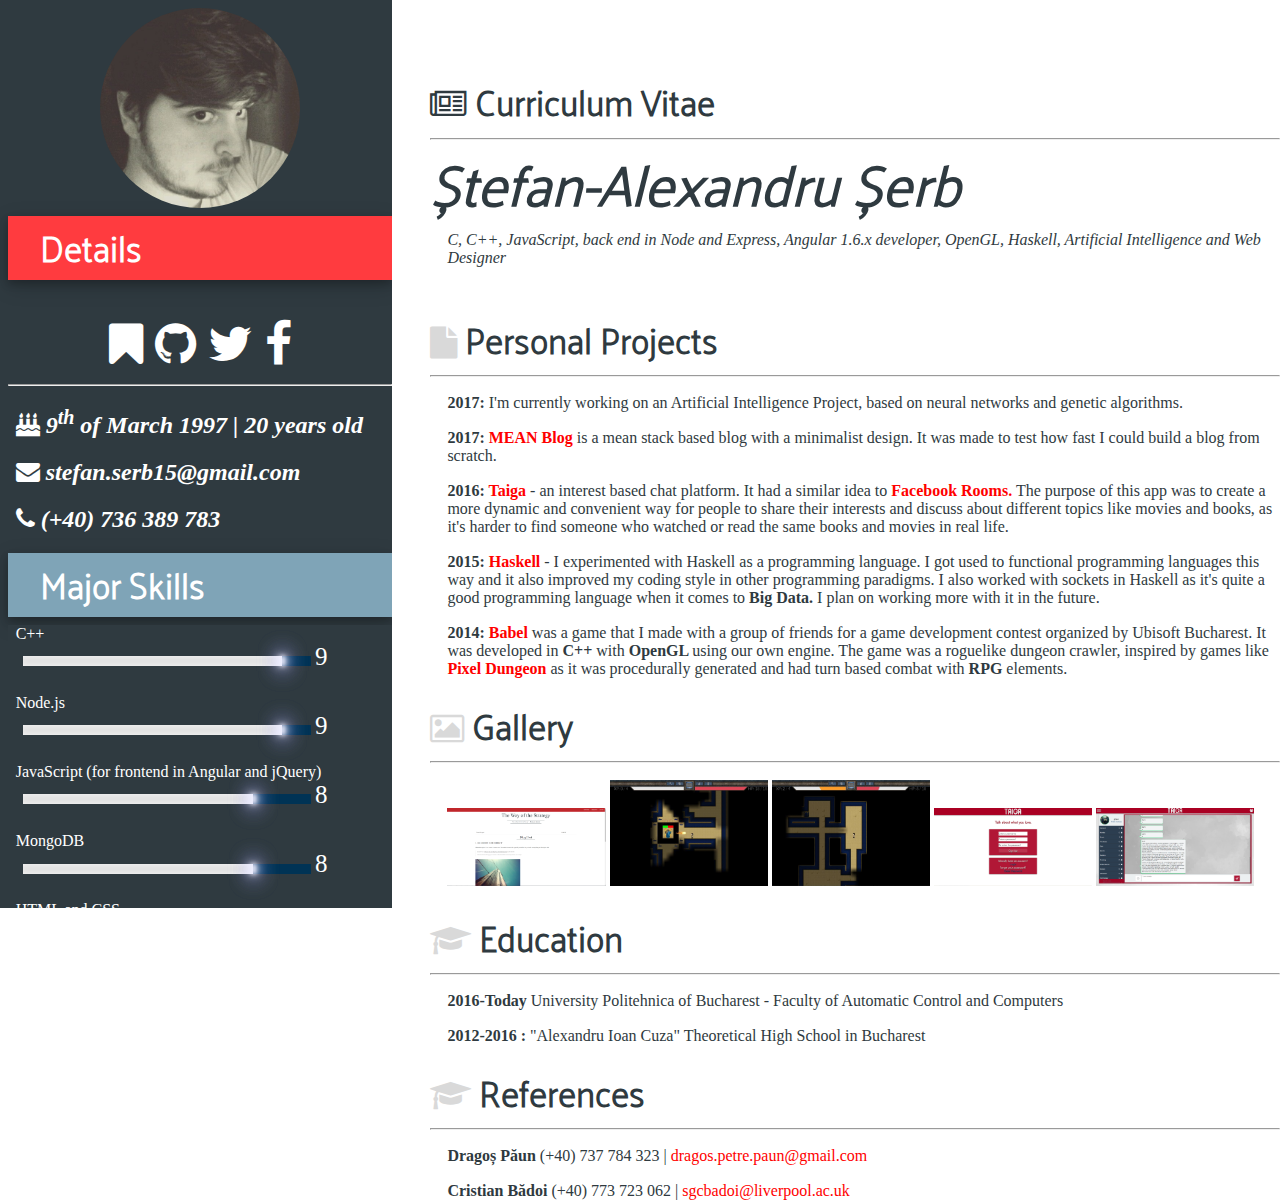
==== index.html @ 584b626a "dada" ====
<!DOCTYPE html>
<html>
<head>
	<title> Ștefan-Alexandru Șerb </title>


	<script src="https://ajax.googleapis.com/ajax/libs/jquery/2.1.3/jquery.min.js"></script>
	<link rel="stylesheet" href="https://cdnjs.cloudflare.com/ajax/libs/font-awesome/4.7.0/css/font-awesome.min.css">
	<link rel="stylesheet" type="text/css" href="style.css">
</head>
<body id="style-scroll2">


	<div class="leftpanel" id="style-scroll"> 


		<div class="circleBase"></div>

		<div class="divline title red"> Details </div>


		<div class="title"> 
			<h2 align="center" style="margin-bottom: 3%"> 
				<a href="https://g0lem.github.io/"> <i class="fa fa-bookmark" aria-hidden="true"></i></a> 
				<a href="https://github.com/g0lem"> <i class="fa fa-github" aria-hidden="true"></i></a> 
				<a href="https://twitter.com/the_g0lem"> <i class="fa fa-twitter" aria-hidden="true"></i></a> 
				<a href="https://facebook.com/stefan.serb.35"> <i class="fa fa-facebook" aria-hidden="true"></i></a> 
			</h2>
			<hr style="color: white"> 
		</div>
		 <div class="description">
		 <h2><i class="fa fa-birthday-cake" aria-hidden="true" align="left"> </i> <i align="center"> 9<sup>th</sup> of March 1997 | 20 years old </i> </h2> 
		 </div>
		 <div class="description">
		 <a href="mailto:stefan.serb15@gmail.com">  <h2>  <i class="fa fa-envelope" aria-hidden="true" align="left"></i>  <i align="right">stefan.serb15@gmail.com </i></h2> </a>
		 </div>
		 <div class="description">
		  <h2>  <i class="fa fa-phone" aria-hidden="true" align="left"></i>  <i align="right"> (+40) 736 389 783 </i></h2> 
		 </div>

		<div class="divline title blue"> Major Skills </div>


			<div class='account-bar-wrapper darkbg'>
			  <div class='account-bar'>
			    <div class='account-bar-name description'>C++</div>
			    <div class='xp-bar'>
			      <div class='xp-bar-fill'>
			        <div class='xp-increase-fx'><div class='xp-increase-fx-flicker'><div class='xp-increase-glow1'></div><div class='xp-increase-glow2'></div><div class='xp-increase-glow3'></div></div><div class='xp-increase-glow2'></div></div>
			      </div>
			    </div>
			    <div class='account-bar-next-level'>9</div>
			  </div>
			</div>


			<div class='account-bar-wrapper darkbg'>
			  <div class='account-bar'>
			    <div class='account-bar-name description'>Node.js</div>
			    <div class='xp-bar'>
			      <div class='xp-bar-fill'>
			        <div class='xp-increase-fx'><div class='xp-increase-fx-flicker'><div class='xp-increase-glow1'></div><div class='xp-increase-glow2'></div><div class='xp-increase-glow3'></div></div><div class='xp-increase-glow2'></div></div>
			      </div>
			    </div>
			    <div class='account-bar-next-level'>9</div>
			  </div>
			</div>

			<div class='account-bar-wrapper darkbg'>
			  <div class='account-bar'>
			    <div class='account-bar-name description'>JavaScript (for frontend in Angular and jQuery)</div>
			    <div class='xp-bar'>
			      <div class='xp-bar-fill'>
			        <div class='xp-increase-fx'><div class='xp-increase-fx-flicker'><div class='xp-increase-glow1'></div><div class='xp-increase-glow2'></div><div class='xp-increase-glow3'></div></div><div class='xp-increase-glow2'></div></div>
			      </div>
			    </div>
			    <div class='account-bar-next-level'>8</div>
			  </div>
			</div>


			<div class='account-bar-wrapper darkbg'>
			  <div class='account-bar'>
			    <div class='account-bar-name description'>MongoDB</div>
			    <div class='xp-bar'>
			      <div class='xp-bar-fill'>
			        <div class='xp-increase-fx'><div class='xp-increase-fx-flicker'><div class='xp-increase-glow1'></div><div class='xp-increase-glow2'></div><div class='xp-increase-glow3'></div></div><div class='xp-increase-glow2'></div></div>
			      </div>
			    </div>
			    <div class='account-bar-next-level'>8</div>
			  </div>
			</div>

			<div class='account-bar-wrapper darkbg'>
			  <div class='account-bar'>
			    <div class='account-bar-name description'>HTML and CSS</div>
			    <div class='xp-bar'>
			      <div class='xp-bar-fill'>
			        <div class='xp-increase-fx'><div class='xp-increase-fx-flicker'><div class='xp-increase-glow1'></div><div class='xp-increase-glow2'></div><div class='xp-increase-glow3'></div></div><div class='xp-increase-glow2'></div></div>
			      </div>
			    </div>
			    <div class='account-bar-next-level'>7</div>
			  </div>
			</div>

			<div class='account-bar-wrapper darkbg'>
			  <div class='account-bar'>
			    <div class='account-bar-name description'>Haskell</div>
			    <div class='xp-bar'>
			      <div class='xp-bar-fill'>
			        <div class='xp-increase-fx'><div class='xp-increase-fx-flicker'><div class='xp-increase-glow1'></div><div class='xp-increase-glow2'></div><div class='xp-increase-glow3'></div></div><div class='xp-increase-glow2'></div></div>
			      </div>
			    </div>
			    <div class='account-bar-next-level'>4</div>
			  </div>
			</div>


		<div class="divline title green"> Languages </div>

 
			<div class='account-bar-wrapper darkbg'>
			  <div class='account-bar'>
			    <div class='account-bar-name description'>English</div>
			    <div class='xp-bar'>
			      <div class='xp-bar-fill'>
			        <div class='xp-increase-fx'><div class='xp-increase-fx-flicker'><div class='xp-increase-glow1'></div><div class='xp-increase-glow2'></div><div class='xp-increase-glow3'></div></div><div class='xp-increase-glow2'></div></div>
			      </div>
			    </div>
			    <div class='account-bar-next-level'>9</div>
			  </div>
			</div>


			<div class='account-bar-wrapper darkbg'>
			  <div class='account-bar'>
			    <div class='account-bar-name description'>Romanian</div>
			    <div class='xp-bar'>
			      <div class='xp-bar-fill'>
			        <div class='xp-increase-fx'><div class='xp-increase-fx-flicker'><div class='xp-increase-glow1'></div><div class='xp-increase-glow2'></div><div class='xp-increase-glow3'></div></div><div class='xp-increase-glow2'></div></div>
			      </div>
			    </div>
			    <div class='account-bar-next-level'>9</div>
			  </div>
			</div>



	</div>


	<div class="rightpanel"> 
		<div class="title" > <b> <i class="fa fa-newspaper-o" aria-hidden="true"></i>  Curriculum Vitae </b>  </div>
		<hr style="margin-bottom: 5%">
		<div class="title" style="font-size: 52px; margin-bottom: 3%"> <i> Ștefan-Alexandru Șerb </i> </div>
		<div class="description" style="margin-bottom: 7%; margin-top: 3em"> <i> C, C++, JavaScript, back end in Node and Express, Angular 1.6.x developer, OpenGL, Haskell, Artificial Intelligence and Web Designer </i>  </div>

		<div class="title"> <i class="icon fa fa-file" aria-hidden="true"></i> <b> Personal Projects </b> <hr> </div>

		<div class="description"> <b>2017:</b> I'm currently working on an Artificial Intelligence Project, based on neural networks and genetic algorithms. </div>
		<div class="description"> <b>2017:<a href="https://github.com/g0lem/mean-blog" style="color: red"> MEAN Blog</a></b> is a mean stack based blog with a minimalist design. It was made to test how fast I could build a blog from scratch.</div>
		<div class="description"> <b>2016: <a href="http://taigachat.com" style="color: red"> Taiga</a></b> - an interest based chat platform. It had a similar idea to <a href="https://techcrunch.com/2016/11/11/facebook-messenger-launches-its-public-group-chat-feature-rooms-in-select-markets/" style="color: red"> <b> Facebook Rooms.</b></a> The purpose of this app was to create a more dynamic and convenient way for people to share their interests and discuss about different topics like movies and books, as it's harder to find someone who watched or read the same books and movies in real life.</div>

		<div class="description"> <b>2015: <a href="https://github.com/g0lem/Pacman---Haskell" style="color: red"> Haskell</a></b> - I experimented with Haskell as a programming language. I got used to functional programming languages this way and it also improved my coding style in other programming paradigms. I also worked with sockets in Haskell as it's quite a good programming language when it comes to <b>Big Data.</b> I plan on working more with it in the future. </div>

		<div class="description"> <b>2014: <a href="https://github.com/g0lem/Babel" style="color: red"> Babel</a></b> was a game that I made with a group of friends for a game development contest organized by Ubisoft Bucharest. It was developed in <b> C++ </b> with <b> OpenGL </b> using our own engine. The game was a roguelike dungeon crawler, inspired by games like <b><a href="http://pixeldungeon.watabou.ru/" style="color: red"> Pixel Dungeon</a></b> as it was procedurally generated and had turn based combat with <b>RPG</b> elements. </div>

		<br>


		<div class="title"> <i class="icon fa fa-photo" aria-hidden="true"></i> <b> Gallery </b> <hr></div>

			<div class="description">
				
				<div class="container galleryImage">
				  <img src="mean.png" alt="Avatar" class="image galleryImage">
				  <div class="overlay">
				    <div class="text">MEAN Blog</div>
				  </div>
				</div>
				<div class="container galleryImage">
				  <img src="babel2.jpg" alt="Avatar" class="image galleryImage">
				  <div class="overlay">
				    <div class="text">Babel</div>
				  </div>
				</div>
				<div class="container galleryImage">
				  <img src="babel3.jpg" alt="Avatar" class="image galleryImage">
				  <div class="overlay">
				    <div class="text">Babel</div>
				  </div>
				</div>
				<div class="container galleryImage">
				  <img src="taiga1.png" alt="Avatar" class="image galleryImage">
				  <div class="overlay">
				    <div class="text">Taiga</div>
				  </div>
				</div>
				<div class="container galleryImage">
				  <img src="taiga2.png" alt="Avatar" class="image galleryImage">
				  <div class="overlay">
				    <div class="text">Taiga</div>
				  </div>
				</div>



			</div>

		<br>

		<div class="title"> <i class="icon fa fa-graduation-cap" aria-hidden="true"></i> <b> Education </b> <hr></div>

		<div class="description"> <b>2016-Today</b> University Politehnica of Bucharest -  Faculty of Automatic Control and Computers  </div>

		<div class="description"> <b>2012-2016 :</b> "Alexandru Ioan Cuza" Theoretical High School in Bucharest </div>
		
		<br>

		<div class="title"> <i class="icon fa fa-graduation-cap" aria-hidden="true"></i> <b> References </b> <hr></div>
		<div class="description"> <b>Dragoș Păun</b>  (+40) 737 784 323 | <a href="mailto:dragos.petre.paun@gmail.com" style="color: red">dragos.petre.paun@gmail.com</a></div>
		<div class="description" style="margin-bottom: 4%"> <b>Cristian Bădoi</b> (+40) 773 723 062 | <a href="mailto:sgcbadoi@liverpool.ac.uk" style="color: red">sgcbadoi@liverpool.ac.uk </a></div>
<!-- Trigger/Open The Modal -->

<!-- The Modal -->
<div id="myModal" class="modal">
  <!-- Modal content -->
  <div align="center" class="modal-content">
    <span class="close">&times;</span>

    <img id="preview" src="" class="modal-image"/>
  </div>

</div>
	</div>

<script type="text/javascript">
	

function flicker(){
  $(".xp-increase-fx-flicker").css("opacity", "1");
  $(".xp-increase-fx-flicker").animate({"opacity":Math.random()}, 100, flicker);
}

$(document).ready(function(){
  flicker();
});

$( document ).ready(function(){
  $(".account-bar").each(function(){
  	var elem = $(this);
  elem.find(".xp-increase-fx").css("display","inline-block");
  elem.find(".xp-bar-fill").css("box-shadow",/*"0px 0px 15px #06f,*/ "-5px 0px 10px #fff inset");
  setTimeout(function(){elem.find(".xp-bar-fill").css("-webkit-transition","all 2s ease");
  var value = parseInt(elem.find(".account-bar-next-level").text());
  elem.find(".xp-bar-fill").css("width", value*10 + "%");},100);
  setTimeout(function(){elem.find(".xp-increase-fx").fadeOut(500);elem.find(".xp-bar-fill").css({"-webkit-transition":"all 0.5s ease","box-shadow":""});},2000);
 });
});





// Get the modal
var modal = document.getElementById('myModal');

// Get the button that opens the modal
var btn = $("img");

$("img").on("click",function(elm) {
	console.log(elm);
    modal.style.display = "block";
    $('#preview').attr("src",elm.target.src);
});

// Get the <span> element that closes the modal
var span = document.getElementsByClassName("close")[0];

// When the user clicks on the button, open the modal 
btn.onclick = function() {
    modal.style.display = "block";
}

// When the user clicks on <span> (x), close the modal
span.onclick = function() {
    modal.style.display = "none";
}

// When the user clicks anywhere outside of the modal, close it
window.onclick = function(event) {
    if (event.target == modal) {
        modal.style.display = "none";
    }
}


</script>



</body>
</html>
---- style.css ----
@font-face {
    font-family: palanquin;
    src: url(palanquin.ttf);
}


.leftpanel {

	align-self: left;
	color: white;
	height: 100%;
	width: 30%;
    background-color: #2F3A40;
    display: inline;
    position: fixed;
    margin-top: -2%;
    padding-top: 2%;
    margin-left:  -2%;
    padding-left:  2%;
  	overflow-y: scroll;

}

.circleBase {

	margin: auto;
    border-radius: 50%;
    behavior: url(PIE.htc); /* remove if you don't care about IE8 */
    width: 200px;
    height: 200px;
    background: black;
    content: url('photo.jpg');
}


.divline{

	padding: 1em;
	margin-top:16px;
	margin-bottom:16px;
	box-shadow: 0 4px 8px 0 rgba(0, 0, 0, 0.2), 0 6px 20px 0 rgba(0, 0, 0, 0.19);
}

.red{
	background-color: #FF3B3F;
}

.blue{

	background-color: #7FA4B7;
}

.green{

	background-color: #ADC74A;

}

.icon{

	color: #D9D9D9;

}

.xpbar{

	size: 6px;
	border-width: 1px;
	border-color: black;

}

.xpbarfill{


}

.description{
	font-family: "Open Sans";
	font-style: normal;
	font-variant: normal;
	font-weight: 500;
	position: relative;
	margin-top: 2%;
	margin-left: 2%;
}

.title{
	font-family:  palanquin;
	font-style: normal;
	font-variant: normal;
	font-weight: 1000;
	font-size: 32px;
	line-height: 2%;
	position: relative;
	margin-top: 2%;
	margin-bottom: 2%;

}

.darkbg{
	    background-color: #2F3A40;
	    margin-bottom:6%;

}

.rightpanel {

	align-self: left;
	color: #2F3A40;
	width: auto;
    background-color: white;
    display: inline;
    height: 100%;
    position: absolute;
    padding-top: 2%;
    margin-left:  31%;
    padding-left:  2%;
    margin-top: 3%;

}




.account-bar-wrapper{
  position:relative;


  color: white;
}

.account-bar{
  height:100%;
}

.account-bar-name{

  vertical-align:bottom;
}

.account-bar-level{
  font-size:30px;
  display:inline-block;
  margin:15px 15px 0px 15px;
}

.account-bar-next-level{
  display:inline-block;
  font-size:25px;
}

.xp-bar{
  height:10px;
  width:75%;
  background:#035;
  margin:0px 0px 0px 15px;
  display:inline-block;
  vertical-align:middle;
}

.xp-bar-fill{
  height:100%;
  width:0.1%;
  background:#D9D9D9;
  font-size:12px;
  line-height:10px;
  text-align:right;
}

.doit-btn{
  margin:100px 0px 0px 0px;
}

.btn{
  display:inline-block;
  padding:5px;
  height:25px;
  background:#000;
  cursor:pointer;
}

.xp-increase-fx{
  position:relative;
  display:none;
  height:100%;
}

.xp-increase-glow1{
  position:absolute;
  margin:0px 0px 0px -2px;
  left:0px;
  top:0px;
  background:#fff;
  width:5px;
  height:100%;
  border-radius:0px;
  -webkit-filter:blur(2px);
}

.xp-increase-glow2{
  position:absolute;
  margin:-5px 0px 0px -2px;
  left:0px;
  top:0px;
  background:#aaf;
  width:5px;
  height:200%;
  border-radius:0px;
  -webkit-filter:blur(10px);
}

.xp-increase-glow3{
  position:absolute;
  margin:0px 0px 0px -5px;
  left:0px;
  top:0px;
  background:#fff;
  width:10px;
  height:100%;
  border-radius:5px;
  -webkit-filter:blur(5px);
}

.scrollbar
{
	margin-left: 30px;
	float: left;
	height: 300px;
	width: 65px;
	background: #F5F5F5;
	overflow-y: scroll;
	margin-bottom: 25px;
}


#style-scroll::-webkit-scrollbar-track
{
	-webkit-box-shadow: inset 0 0 6px rgba(0,0,0,0.3);
	border-radius: 10px;
	background-color: #F5F5F5;
}

#style-scroll::-webkit-scrollbar
{
	width: 7px;
	background-color: #22222;
}

#style-scroll::-webkit-scrollbar-thumb
{
	border-radius: 1px;
	-webkit-box-shadow: inset 0 0 6px rgba(0,0,0,.3);
	background-color: #A9A9A9;
}


#style-scroll2::-webkit-scrollbar-track
{
	-webkit-box-shadow: inset 0 0 6px rgba(0,0,0,0.3);
	border-radius: 10px;
	background-color: #F5F5F5;
}

#style-scroll2::-webkit-scrollbar
{
	width: 7px;
	background-color: #22222;
}

#style-scroll2::-webkit-scrollbar-thumb
{
	border-radius: 1px;
	-webkit-box-shadow: inset 0 0 6px rgba(0,0,0,.3);
	background-color: #A9A9A9;
}



a{
	color: white;
	text-decoration: none;
}

.btn{
 font-size: 200%;
}

.container {
  position: relative;
  width: 50%;
}

.image {
  display: block;
  width: 100%;
  height: auto;
}

.overlay {
  position: absolute;
  top: 0;
  bottom: 0;
  left: 0;
  right: 0;
  height: 100%;
  width: 100%;
  opacity: 0;
  transition: .5s ease;
  background-color: #D9D9D9;
}

.container:hover .overlay {
  opacity: 1;
}

.text {
  color: black;
  font-size: 20px;
  position: absolute;
  top: 50%;
  left: 50%;
  transform: translate(-50%, -50%);
  -ms-transform: translate(-50%, -50%);
}

.galleryImage{

	display: inline;
	max-height: 5%;
	max-width: 19%;

}




.modal {
    display: none; /* Hidden by default */
    position: fixed; /* Stay in place */
    z-index: 1; /* Sit on top */
    left: 0;
    top: 0;
    width: 100%; /* Full width */
    height: 100%; /* Full height */
    overflow: auto; /* Enable scroll if needed */
    background-color: rgb(0,0,0); /* Fallback color */
    background-color: rgba(0,0,0,0.4); /* Black w/ opacity */

}

/* Modal Content/Box */
.modal-content {
	position: absolute;
	left: 15%;
	top:  15%;
	width: 70%;
	height: 70%
	background-color: rgba(255,255,255,0.5);
}


.modal-image {
	position: relative;
    max-height: 100%;
    max-width: 100%;
}

/* The Close Button */
.close {
    color: #aaa;
    float: right;
    font-size: 28px;
    font-weight: bold;
}

.close:hover,
.close:focus {
    color: black;
    text-decoration: none;
    cursor: pointer;
}
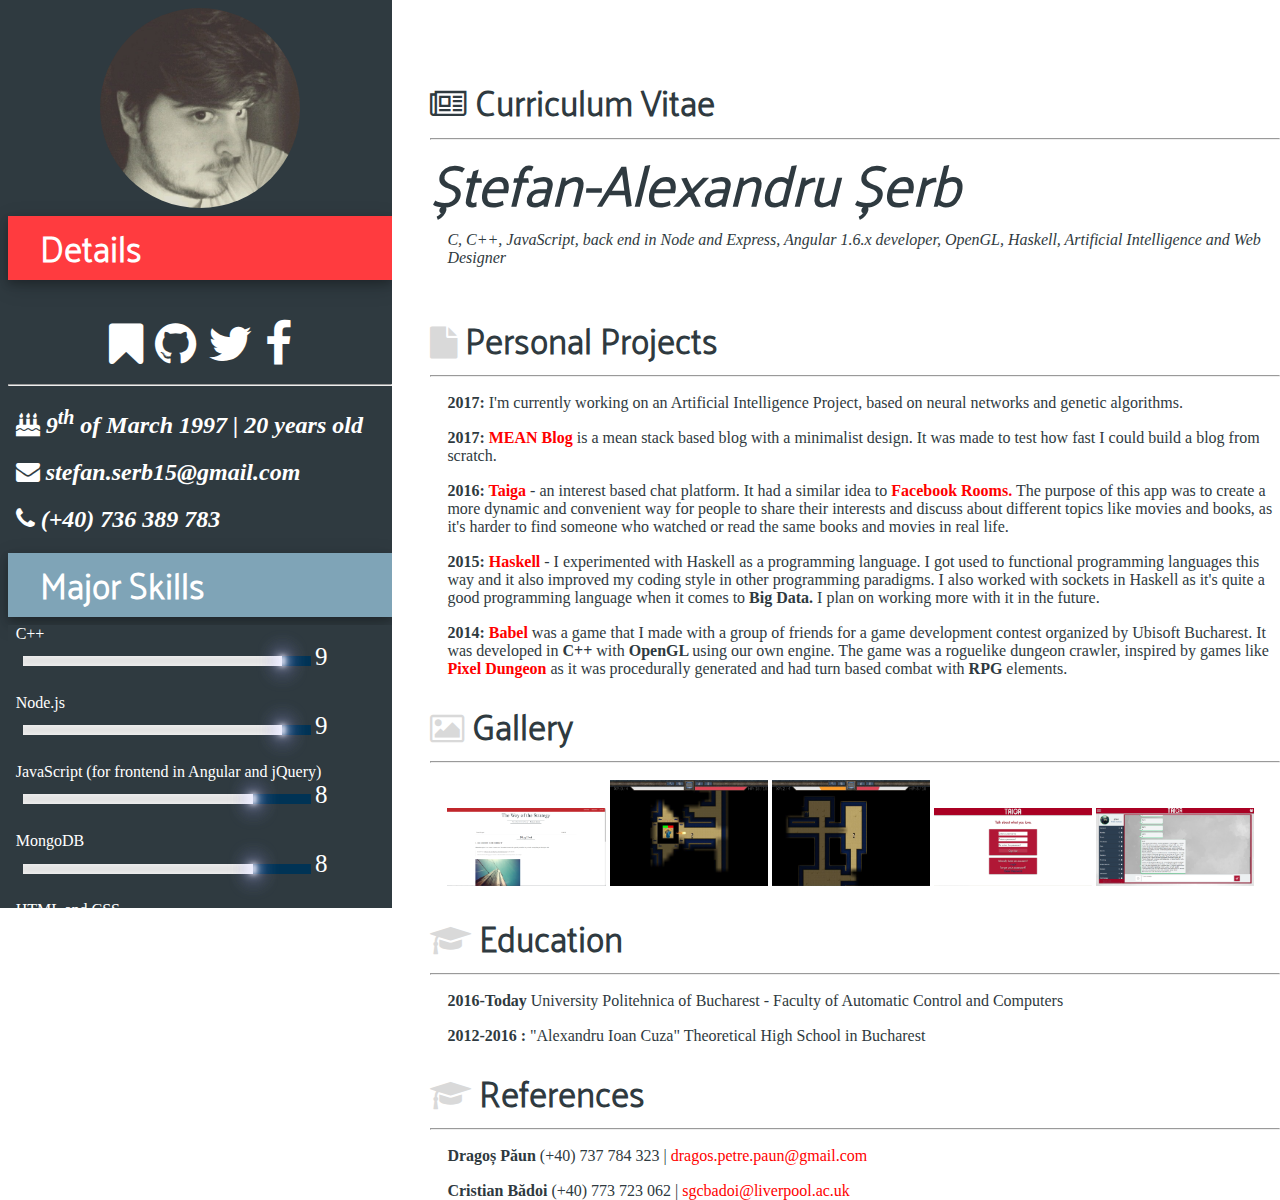
==== commit 6f2ae703: "dada" ====
--- a/index.html
+++ b/index.html
@@ -7,6 +7,7 @@
 	<script src="https://ajax.googleapis.com/ajax/libs/jquery/2.1.3/jquery.min.js"></script>
 	<link rel="stylesheet" href="https://cdnjs.cloudflare.com/ajax/libs/font-awesome/4.7.0/css/font-awesome.min.css">
 	<link rel="stylesheet" type="text/css" href="style.css">
+	<link rel="shortcut icon" href="favicon.ico" type="image/x-icon">
 </head>
 <body id="style-scroll2">
 
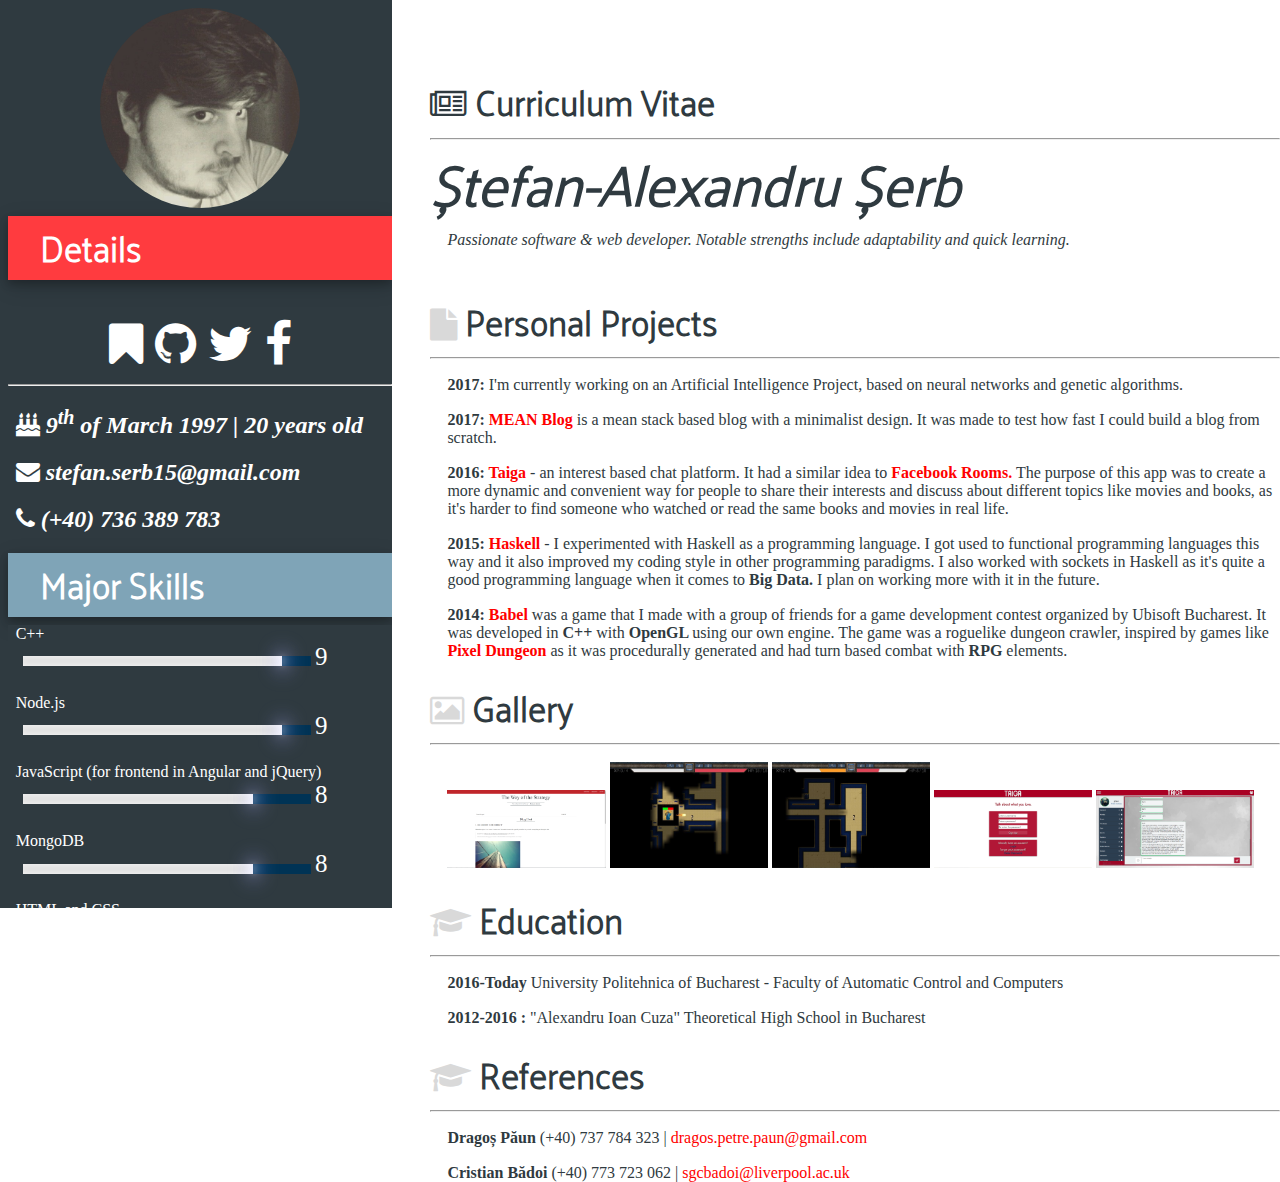
==== commit 5b696e90: "dada" ====
--- a/index.html
+++ b/index.html
@@ -154,7 +154,7 @@
 		<div class="title" > <b> <i class="fa fa-newspaper-o" aria-hidden="true"></i>  Curriculum Vitae </b>  </div>
 		<hr style="margin-bottom: 5%">
 		<div class="title" style="font-size: 52px; margin-bottom: 3%"> <i> Ștefan-Alexandru Șerb </i> </div>
-		<div class="description" style="margin-bottom: 7%; margin-top: 3em"> <i> C, C++, JavaScript, back end in Node and Express, Angular 1.6.x developer, OpenGL, Haskell, Artificial Intelligence and Web Designer </i>  </div>
+		<div class="description" style="margin-bottom: 7%; margin-top: 3em"> <i> Passionate software & web developer. Notable strengths include adaptability and quick learning. </i>  </div>
 
 		<div class="title"> <i class="icon fa fa-file" aria-hidden="true"></i> <b> Personal Projects </b> <hr> </div>
 
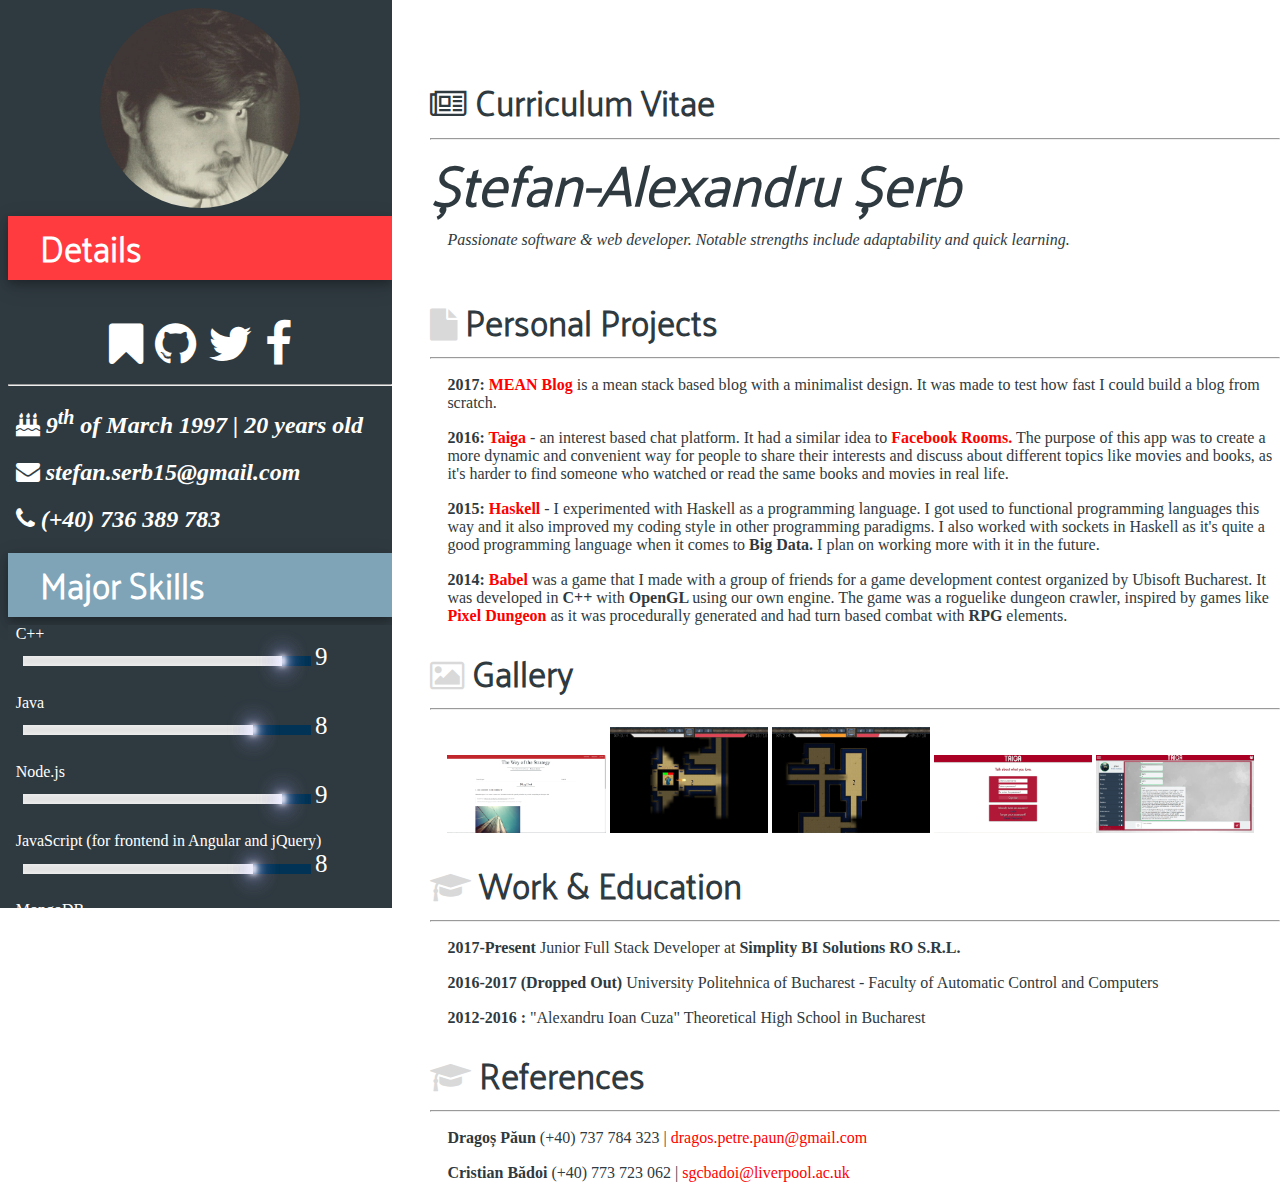
==== commit 8f40a4b0: "update" ====
--- a/index.html
+++ b/index.html
@@ -54,6 +54,17 @@
 			  </div>
 			</div>
 
+			<div class='account-bar-wrapper darkbg'>
+			  <div class='account-bar'>
+			    <div class='account-bar-name description'>Java</div>
+			    <div class='xp-bar'>
+			      <div class='xp-bar-fill'>
+			        <div class='xp-increase-fx'><div class='xp-increase-fx-flicker'><div class='xp-increase-glow1'></div><div class='xp-increase-glow2'></div><div class='xp-increase-glow3'></div></div><div class='xp-increase-glow2'></div></div>
+			      </div>
+			    </div>
+			    <div class='account-bar-next-level'>8</div>
+			  </div>
+			</div>
 
 			<div class='account-bar-wrapper darkbg'>
 			  <div class='account-bar'>
@@ -158,7 +169,6 @@
 
 		<div class="title"> <i class="icon fa fa-file" aria-hidden="true"></i> <b> Personal Projects </b> <hr> </div>
 
-		<div class="description"> <b>2017:</b> I'm currently working on an Artificial Intelligence Project, based on neural networks and genetic algorithms. </div>
 		<div class="description"> <b>2017:<a href="https://github.com/g0lem/mean-blog" style="color: red"> MEAN Blog</a></b> is a mean stack based blog with a minimalist design. It was made to test how fast I could build a blog from scratch.</div>
 		<div class="description"> <b>2016: <a href="http://taigachat.com" style="color: red"> Taiga</a></b> - an interest based chat platform. It had a similar idea to <a href="https://techcrunch.com/2016/11/11/facebook-messenger-launches-its-public-group-chat-feature-rooms-in-select-markets/" style="color: red"> <b> Facebook Rooms.</b></a> The purpose of this app was to create a more dynamic and convenient way for people to share their interests and discuss about different topics like movies and books, as it's harder to find someone who watched or read the same books and movies in real life.</div>
 
@@ -210,9 +220,11 @@
 
 		<br>
 
-		<div class="title"> <i class="icon fa fa-graduation-cap" aria-hidden="true"></i> <b> Education </b> <hr></div>
-
-		<div class="description"> <b>2016-Today</b> University Politehnica of Bucharest -  Faculty of Automatic Control and Computers  </div>
+		<div class="title"> <i class="icon fa fa-graduation-cap" aria-hidden="true"></i> <b> Work & Education </b> <hr></div>
+
+		<div class="description"> <b>2017-Present</b> Junior Full Stack Developer at <b> Simplity BI Solutions RO S.R.L.</b>  </div>
+
+		<div class="description"> <b>2016-2017 (Dropped Out)</b> University Politehnica of Bucharest -  Faculty of Automatic Control and Computers  </div>
 
 		<div class="description"> <b>2012-2016 :</b> "Alexandru Ioan Cuza" Theoretical High School in Bucharest </div>
 		
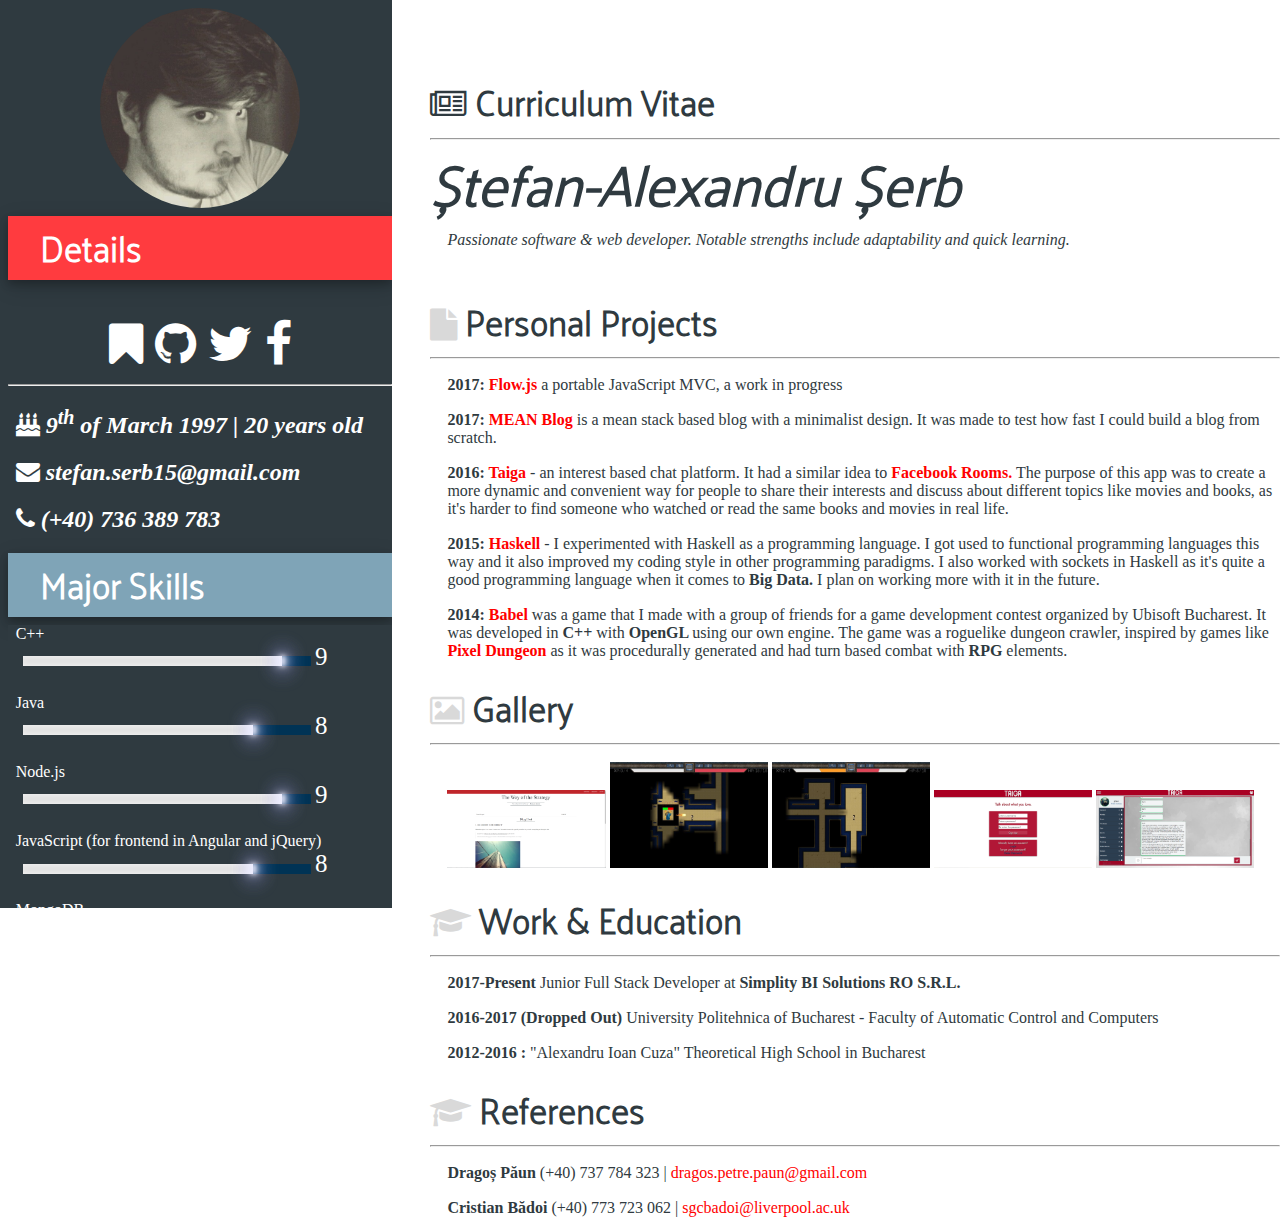
==== commit 0801a722: "update" ====
--- a/index.html
+++ b/index.html
@@ -169,6 +169,8 @@
 
 		<div class="title"> <i class="icon fa fa-file" aria-hidden="true"></i> <b> Personal Projects </b> <hr> </div>
 
+		<div class="description"> <b>2017:<a href="https://github.com/g0lem/Flow.js" style="color: red"> Flow.js</a></b> a portable JavaScript MVC, a work in progress</div>
+
 		<div class="description"> <b>2017:<a href="https://github.com/g0lem/mean-blog" style="color: red"> MEAN Blog</a></b> is a mean stack based blog with a minimalist design. It was made to test how fast I could build a blog from scratch.</div>
 		<div class="description"> <b>2016: <a href="http://taigachat.com" style="color: red"> Taiga</a></b> - an interest based chat platform. It had a similar idea to <a href="https://techcrunch.com/2016/11/11/facebook-messenger-launches-its-public-group-chat-feature-rooms-in-select-markets/" style="color: red"> <b> Facebook Rooms.</b></a> The purpose of this app was to create a more dynamic and convenient way for people to share their interests and discuss about different topics like movies and books, as it's harder to find someone who watched or read the same books and movies in real life.</div>
 
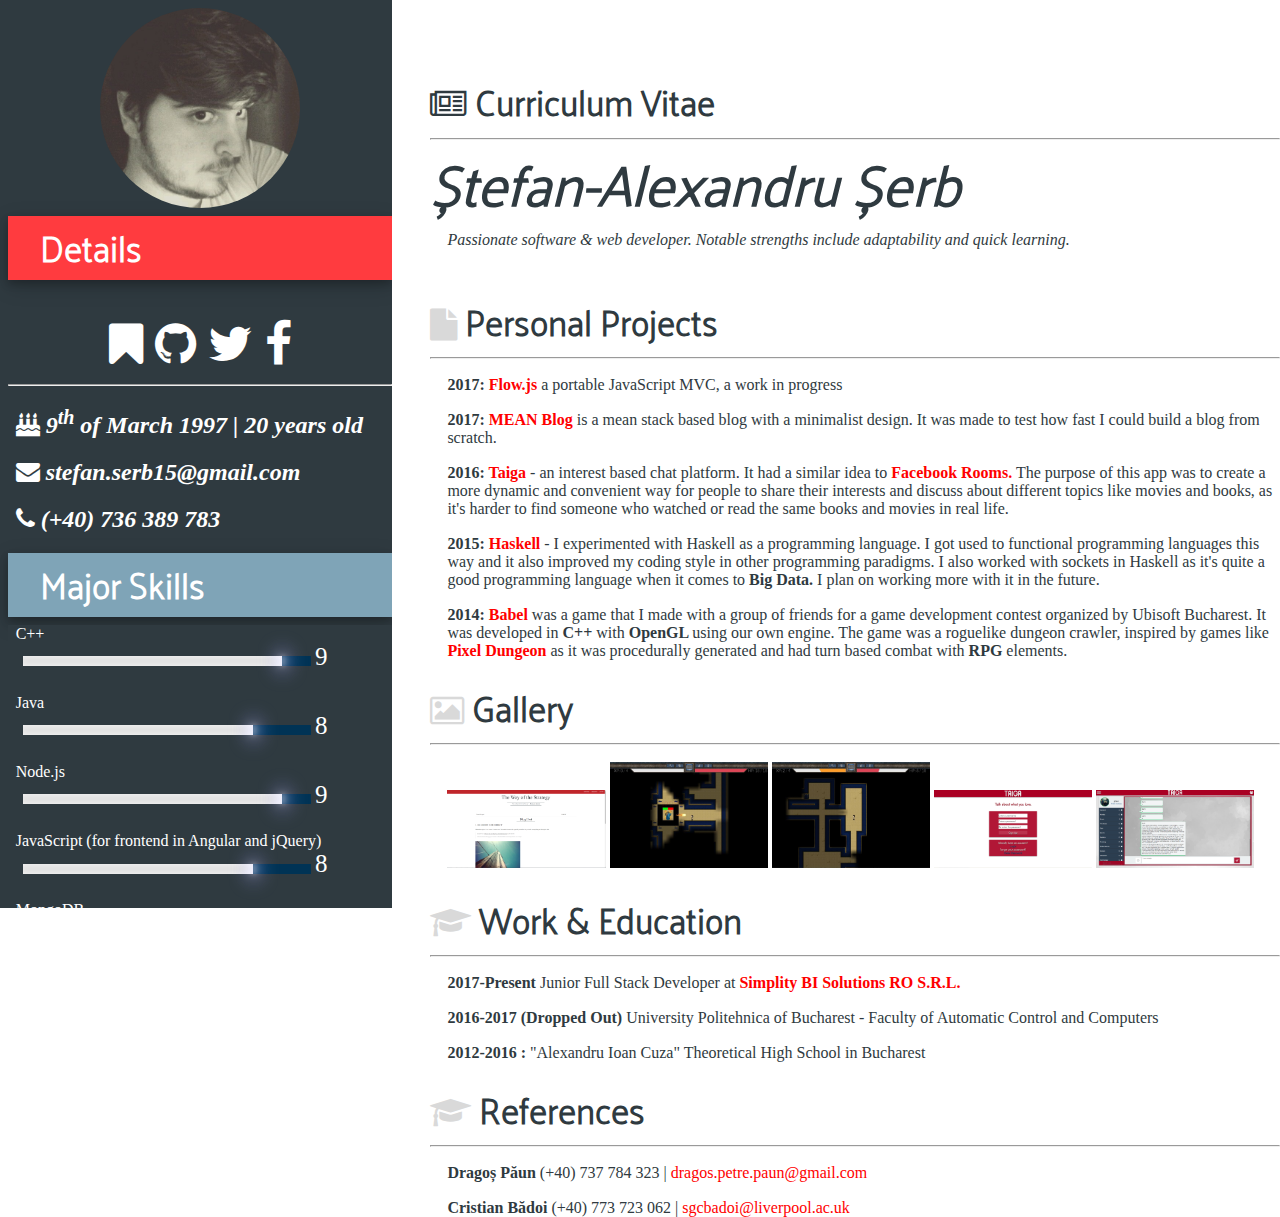
==== commit ffadfcda: "update" ====
--- a/index.html
+++ b/index.html
@@ -224,7 +224,7 @@
 
 		<div class="title"> <i class="icon fa fa-graduation-cap" aria-hidden="true"></i> <b> Work & Education </b> <hr></div>
 
-		<div class="description"> <b>2017-Present</b> Junior Full Stack Developer at <b> Simplity BI Solutions RO S.R.L.</b>  </div>
+		<div class="description"> <b>2017-Present</b> Junior Full Stack Developer at <b><a href="http://www.simplity.eu/" style="color: red"> Simplity BI Solutions RO S.R.L.</b></a>  </div>
 
 		<div class="description"> <b>2016-2017 (Dropped Out)</b> University Politehnica of Bucharest -  Faculty of Automatic Control and Computers  </div>
 
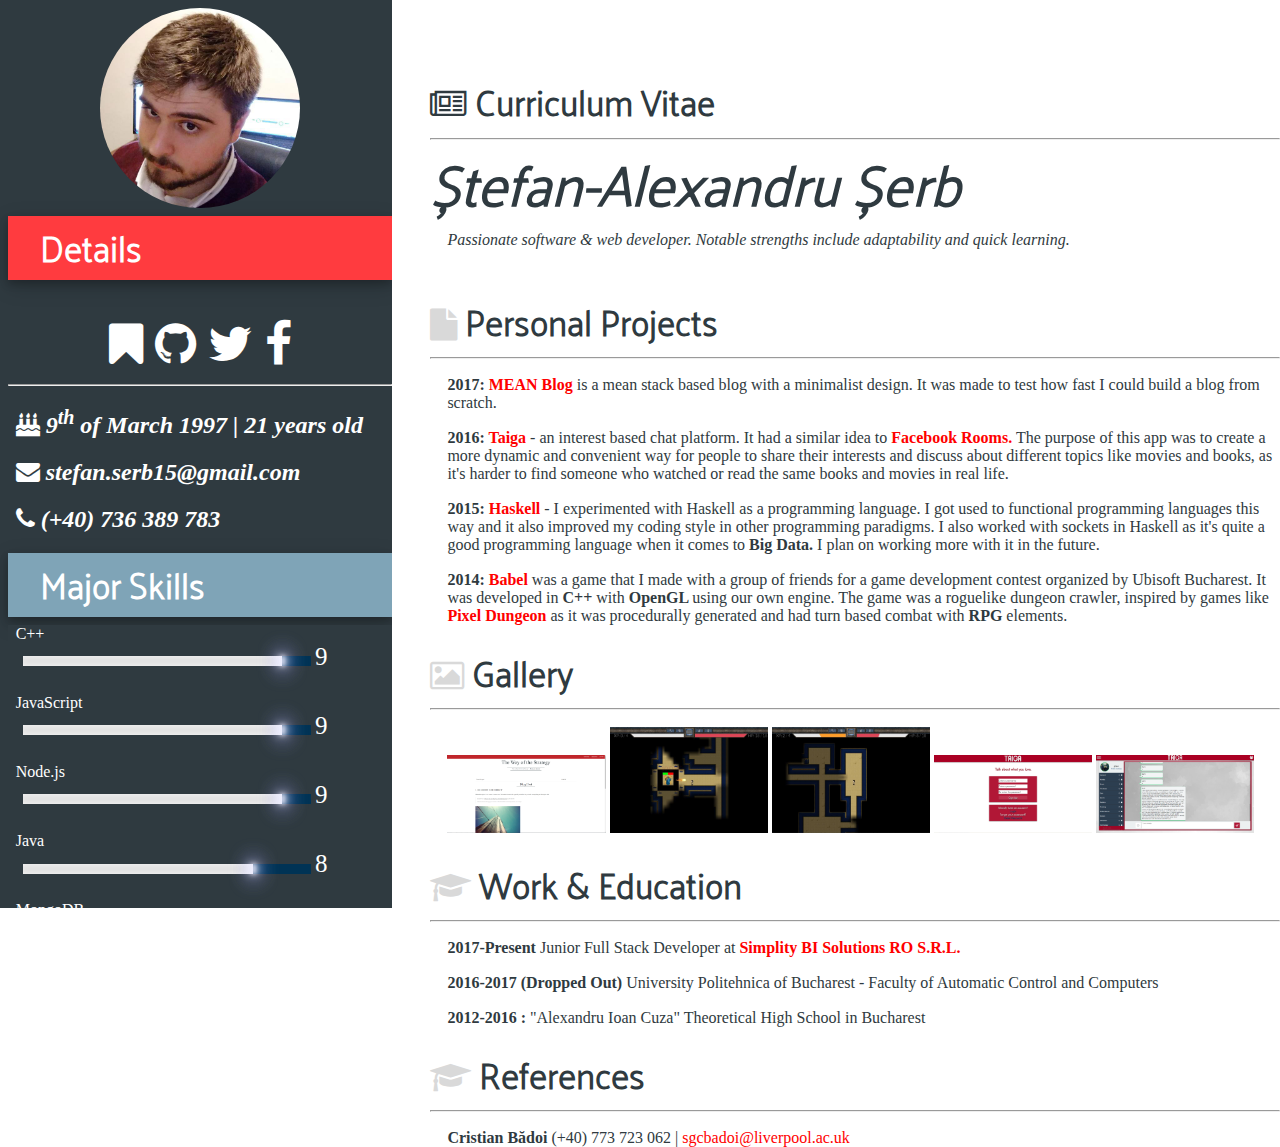
==== commit 2dd70e0f: "2018 update" ====
--- a/index.html
+++ b/index.html
@@ -30,7 +30,7 @@
 			<hr style="color: white"> 
 		</div>
 		 <div class="description">
-		 <h2><i class="fa fa-birthday-cake" aria-hidden="true" align="left"> </i> <i align="center"> 9<sup>th</sup> of March 1997 | 20 years old </i> </h2> 
+		 <h2><i class="fa fa-birthday-cake" aria-hidden="true" align="left"> </i> <i align="center"> 9<sup>th</sup> of March 1997 | 21 years old </i> </h2> 
 		 </div>
 		 <div class="description">
 		 <a href="mailto:stefan.serb15@gmail.com">  <h2>  <i class="fa fa-envelope" aria-hidden="true" align="left"></i>  <i align="right">stefan.serb15@gmail.com </i></h2> </a>
@@ -56,6 +56,31 @@
 
 			<div class='account-bar-wrapper darkbg'>
 			  <div class='account-bar'>
+			    <div class='account-bar-name description'>JavaScript</div>
+			    <div class='xp-bar'>
+			      <div class='xp-bar-fill'>
+			        <div class='xp-increase-fx'><div class='xp-increase-fx-flicker'><div class='xp-increase-glow1'></div><div class='xp-increase-glow2'></div><div class='xp-increase-glow3'></div></div><div class='xp-increase-glow2'></div></div>
+			      </div>
+			    </div>
+			    <div class='account-bar-next-level'>9</div>
+			  </div>
+			</div>
+			
+
+			<div class='account-bar-wrapper darkbg'>
+			  <div class='account-bar'>
+			    <div class='account-bar-name description'>Node.js</div>
+			    <div class='xp-bar'>
+			      <div class='xp-bar-fill'>
+			        <div class='xp-increase-fx'><div class='xp-increase-fx-flicker'><div class='xp-increase-glow1'></div><div class='xp-increase-glow2'></div><div class='xp-increase-glow3'></div></div><div class='xp-increase-glow2'></div></div>
+			      </div>
+			    </div>
+			    <div class='account-bar-next-level'>9</div>
+			  </div>
+			</div>
+
+			<div class='account-bar-wrapper darkbg'>
+			  <div class='account-bar'>
 			    <div class='account-bar-name description'>Java</div>
 			    <div class='xp-bar'>
 			      <div class='xp-bar-fill'>
@@ -65,31 +90,6 @@
 			    <div class='account-bar-next-level'>8</div>
 			  </div>
 			</div>
-
-			<div class='account-bar-wrapper darkbg'>
-			  <div class='account-bar'>
-			    <div class='account-bar-name description'>Node.js</div>
-			    <div class='xp-bar'>
-			      <div class='xp-bar-fill'>
-			        <div class='xp-increase-fx'><div class='xp-increase-fx-flicker'><div class='xp-increase-glow1'></div><div class='xp-increase-glow2'></div><div class='xp-increase-glow3'></div></div><div class='xp-increase-glow2'></div></div>
-			      </div>
-			    </div>
-			    <div class='account-bar-next-level'>9</div>
-			  </div>
-			</div>
-
-			<div class='account-bar-wrapper darkbg'>
-			  <div class='account-bar'>
-			    <div class='account-bar-name description'>JavaScript (for frontend in Angular and jQuery)</div>
-			    <div class='xp-bar'>
-			      <div class='xp-bar-fill'>
-			        <div class='xp-increase-fx'><div class='xp-increase-fx-flicker'><div class='xp-increase-glow1'></div><div class='xp-increase-glow2'></div><div class='xp-increase-glow3'></div></div><div class='xp-increase-glow2'></div></div>
-			      </div>
-			    </div>
-			    <div class='account-bar-next-level'>8</div>
-			  </div>
-			</div>
-
 
 			<div class='account-bar-wrapper darkbg'>
 			  <div class='account-bar'>
@@ -169,8 +169,6 @@
 
 		<div class="title"> <i class="icon fa fa-file" aria-hidden="true"></i> <b> Personal Projects </b> <hr> </div>
 
-		<div class="description"> <b>2017:<a href="https://github.com/g0lem/Flow.js" style="color: red"> Flow.js</a></b> a portable JavaScript MVC, a work in progress</div>
-
 		<div class="description"> <b>2017:<a href="https://github.com/g0lem/mean-blog" style="color: red"> MEAN Blog</a></b> is a mean stack based blog with a minimalist design. It was made to test how fast I could build a blog from scratch.</div>
 		<div class="description"> <b>2016: <a href="http://taigachat.com" style="color: red"> Taiga</a></b> - an interest based chat platform. It had a similar idea to <a href="https://techcrunch.com/2016/11/11/facebook-messenger-launches-its-public-group-chat-feature-rooms-in-select-markets/" style="color: red"> <b> Facebook Rooms.</b></a> The purpose of this app was to create a more dynamic and convenient way for people to share their interests and discuss about different topics like movies and books, as it's harder to find someone who watched or read the same books and movies in real life.</div>
 
@@ -233,7 +231,7 @@
 		<br>
 
 		<div class="title"> <i class="icon fa fa-graduation-cap" aria-hidden="true"></i> <b> References </b> <hr></div>
-		<div class="description"> <b>Dragoș Păun</b>  (+40) 737 784 323 | <a href="mailto:dragos.petre.paun@gmail.com" style="color: red">dragos.petre.paun@gmail.com</a></div>
+<!-- 		<div class="description"> <b>Cristian Mindricelu</b>  (+40) 744 441 121 | <a href="mailto:" style="color: red"></a></div> -->
 		<div class="description" style="margin-bottom: 4%"> <b>Cristian Bădoi</b> (+40) 773 723 062 | <a href="mailto:sgcbadoi@liverpool.ac.uk" style="color: red">sgcbadoi@liverpool.ac.uk </a></div>
 <!-- Trigger/Open The Modal -->
 
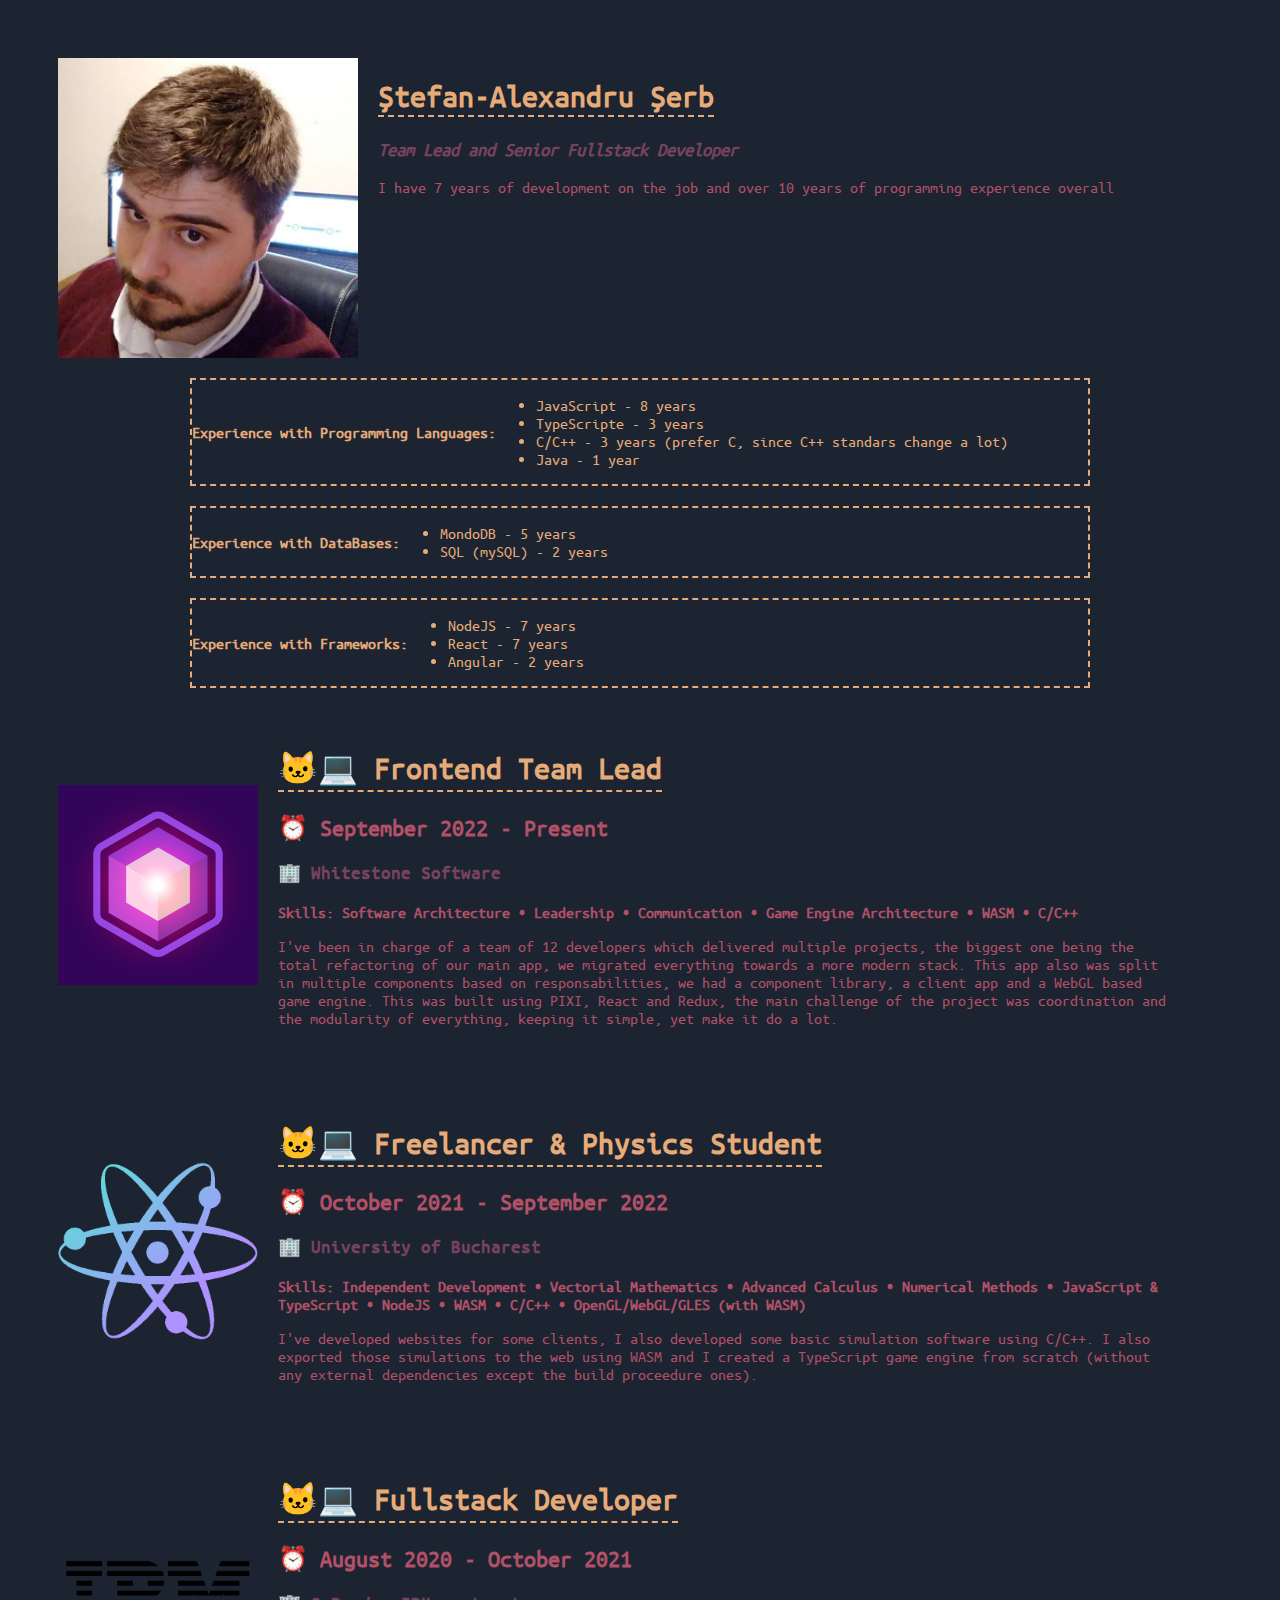
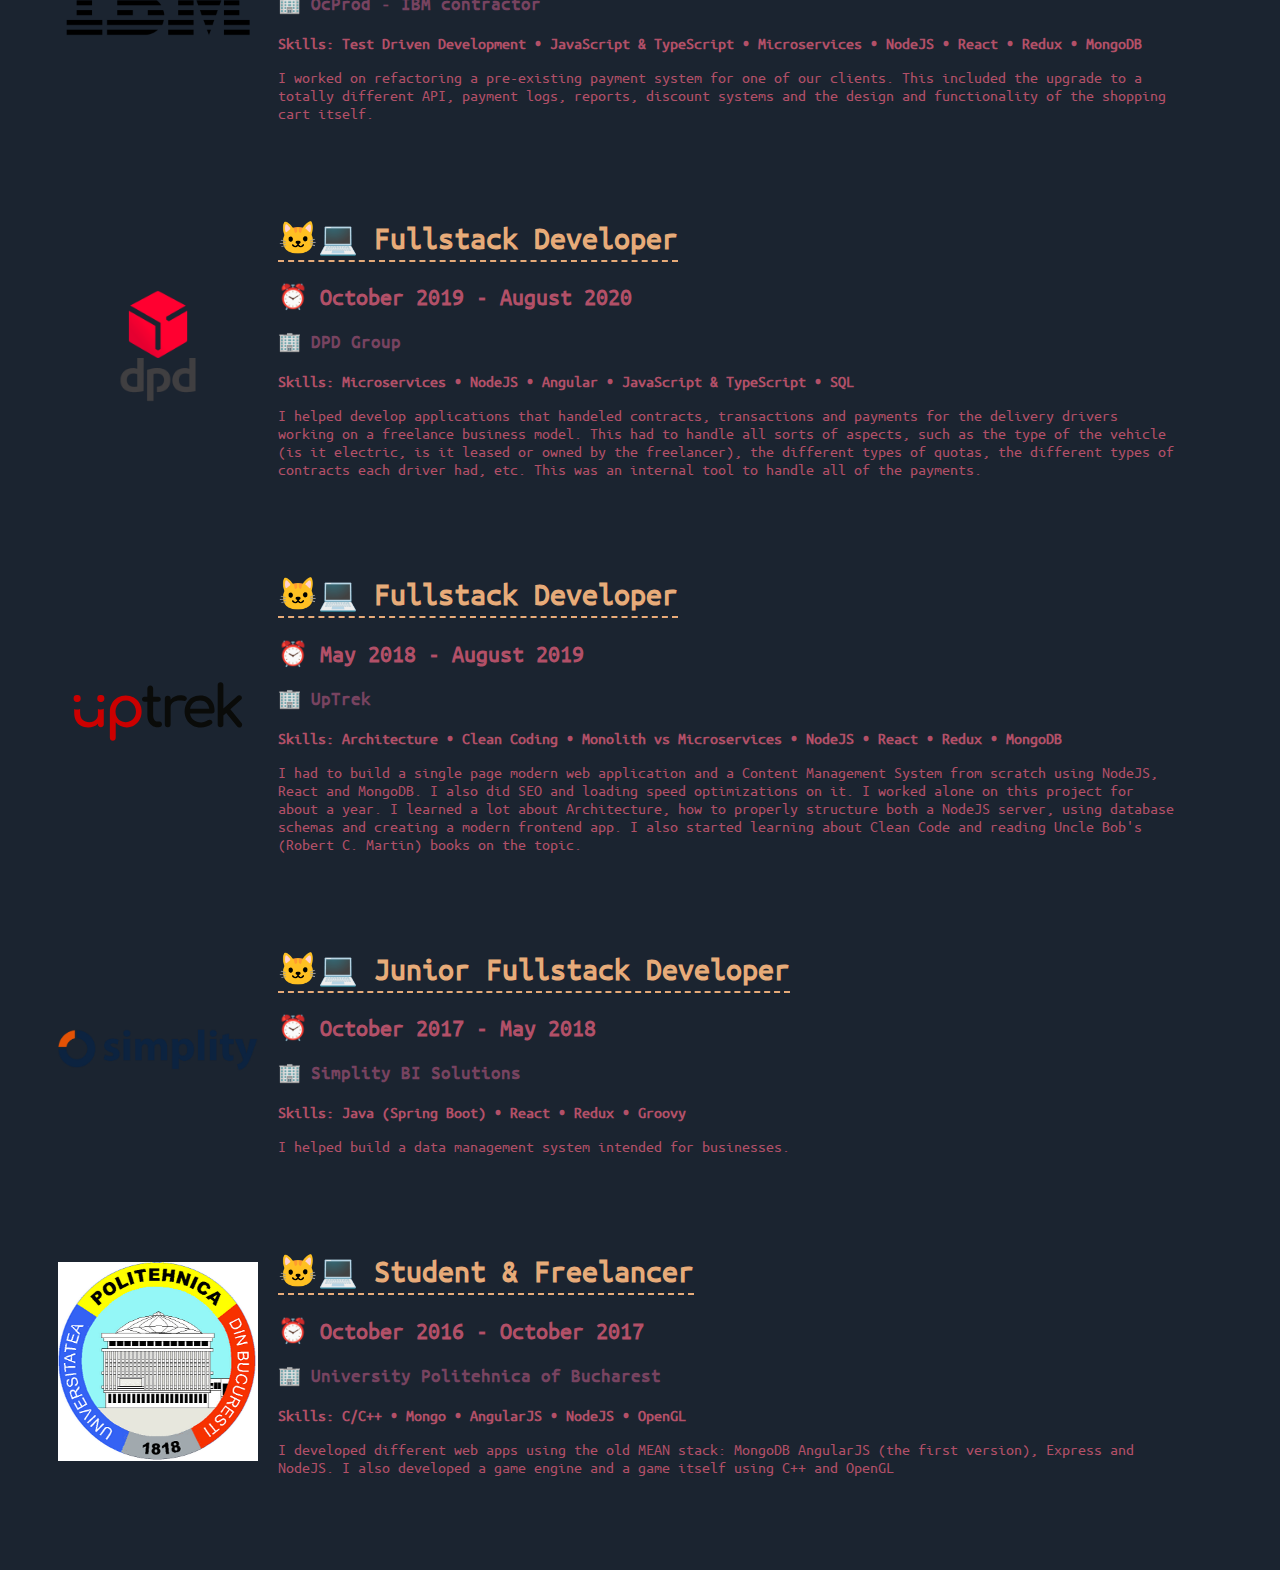
==== commit 86d6ffaf: "Add files via upload" ====
--- a/index.html
+++ b/index.html
@@ -3,314 +3,13 @@
 <head>
 	<title> Ștefan-Alexandru Șerb </title>
 
-
-	<script src="https://ajax.googleapis.com/ajax/libs/jquery/2.1.3/jquery.min.js"></script>
-	<link rel="stylesheet" href="https://cdnjs.cloudflare.com/ajax/libs/font-awesome/4.7.0/css/font-awesome.min.css">
-	<link rel="stylesheet" type="text/css" href="style.css">
+	<link href="style.css" rel="stylesheet"/>
 	<link rel="shortcut icon" href="favicon.ico" type="image/x-icon">
 </head>
-<body id="style-scroll2">
-
-
-	<div class="leftpanel" id="style-scroll"> 
-
-
-		<div class="circleBase"></div>
-
-		<div class="divline title red"> Details </div>
-
-
-		<div class="title"> 
-			<h2 align="center" style="margin-bottom: 3%"> 
-				<a href="https://g0lem.github.io/"> <i class="fa fa-bookmark" aria-hidden="true"></i></a> 
-				<a href="https://github.com/g0lem"> <i class="fa fa-github" aria-hidden="true"></i></a> 
-				<a href="https://twitter.com/the_g0lem"> <i class="fa fa-twitter" aria-hidden="true"></i></a> 
-				<a href="https://facebook.com/stefan.serb.35"> <i class="fa fa-facebook" aria-hidden="true"></i></a> 
-			</h2>
-			<hr style="color: white"> 
-		</div>
-		 <div class="description">
-		 <h2><i class="fa fa-birthday-cake" aria-hidden="true" align="left"> </i> <i align="center"> 9<sup>th</sup> of March 1997 | 21 years old </i> </h2> 
-		 </div>
-		 <div class="description">
-		 <a href="mailto:stefan.serb15@gmail.com">  <h2>  <i class="fa fa-envelope" aria-hidden="true" align="left"></i>  <i align="right">stefan.serb15@gmail.com </i></h2> </a>
-		 </div>
-		 <div class="description">
-		  <h2>  <i class="fa fa-phone" aria-hidden="true" align="left"></i>  <i align="right"> (+40) 736 389 783 </i></h2> 
-		 </div>
-
-		<div class="divline title blue"> Major Skills </div>
-
-
-			<div class='account-bar-wrapper darkbg'>
-			  <div class='account-bar'>
-			    <div class='account-bar-name description'>C++</div>
-			    <div class='xp-bar'>
-			      <div class='xp-bar-fill'>
-			        <div class='xp-increase-fx'><div class='xp-increase-fx-flicker'><div class='xp-increase-glow1'></div><div class='xp-increase-glow2'></div><div class='xp-increase-glow3'></div></div><div class='xp-increase-glow2'></div></div>
-			      </div>
-			    </div>
-			    <div class='account-bar-next-level'>9</div>
-			  </div>
-			</div>
-
-			<div class='account-bar-wrapper darkbg'>
-			  <div class='account-bar'>
-			    <div class='account-bar-name description'>JavaScript</div>
-			    <div class='xp-bar'>
-			      <div class='xp-bar-fill'>
-			        <div class='xp-increase-fx'><div class='xp-increase-fx-flicker'><div class='xp-increase-glow1'></div><div class='xp-increase-glow2'></div><div class='xp-increase-glow3'></div></div><div class='xp-increase-glow2'></div></div>
-			      </div>
-			    </div>
-			    <div class='account-bar-next-level'>9</div>
-			  </div>
-			</div>
-			
-
-			<div class='account-bar-wrapper darkbg'>
-			  <div class='account-bar'>
-			    <div class='account-bar-name description'>Node.js</div>
-			    <div class='xp-bar'>
-			      <div class='xp-bar-fill'>
-			        <div class='xp-increase-fx'><div class='xp-increase-fx-flicker'><div class='xp-increase-glow1'></div><div class='xp-increase-glow2'></div><div class='xp-increase-glow3'></div></div><div class='xp-increase-glow2'></div></div>
-			      </div>
-			    </div>
-			    <div class='account-bar-next-level'>9</div>
-			  </div>
-			</div>
-
-			<div class='account-bar-wrapper darkbg'>
-			  <div class='account-bar'>
-			    <div class='account-bar-name description'>Java</div>
-			    <div class='xp-bar'>
-			      <div class='xp-bar-fill'>
-			        <div class='xp-increase-fx'><div class='xp-increase-fx-flicker'><div class='xp-increase-glow1'></div><div class='xp-increase-glow2'></div><div class='xp-increase-glow3'></div></div><div class='xp-increase-glow2'></div></div>
-			      </div>
-			    </div>
-			    <div class='account-bar-next-level'>8</div>
-			  </div>
-			</div>
-
-			<div class='account-bar-wrapper darkbg'>
-			  <div class='account-bar'>
-			    <div class='account-bar-name description'>MongoDB</div>
-			    <div class='xp-bar'>
-			      <div class='xp-bar-fill'>
-			        <div class='xp-increase-fx'><div class='xp-increase-fx-flicker'><div class='xp-increase-glow1'></div><div class='xp-increase-glow2'></div><div class='xp-increase-glow3'></div></div><div class='xp-increase-glow2'></div></div>
-			      </div>
-			    </div>
-			    <div class='account-bar-next-level'>8</div>
-			  </div>
-			</div>
-
-			<div class='account-bar-wrapper darkbg'>
-			  <div class='account-bar'>
-			    <div class='account-bar-name description'>HTML and CSS</div>
-			    <div class='xp-bar'>
-			      <div class='xp-bar-fill'>
-			        <div class='xp-increase-fx'><div class='xp-increase-fx-flicker'><div class='xp-increase-glow1'></div><div class='xp-increase-glow2'></div><div class='xp-increase-glow3'></div></div><div class='xp-increase-glow2'></div></div>
-			      </div>
-			    </div>
-			    <div class='account-bar-next-level'>7</div>
-			  </div>
-			</div>
-
-			<div class='account-bar-wrapper darkbg'>
-			  <div class='account-bar'>
-			    <div class='account-bar-name description'>Haskell</div>
-			    <div class='xp-bar'>
-			      <div class='xp-bar-fill'>
-			        <div class='xp-increase-fx'><div class='xp-increase-fx-flicker'><div class='xp-increase-glow1'></div><div class='xp-increase-glow2'></div><div class='xp-increase-glow3'></div></div><div class='xp-increase-glow2'></div></div>
-			      </div>
-			    </div>
-			    <div class='account-bar-next-level'>4</div>
-			  </div>
-			</div>
-
-
-		<div class="divline title green"> Languages </div>
-
- 
-			<div class='account-bar-wrapper darkbg'>
-			  <div class='account-bar'>
-			    <div class='account-bar-name description'>English</div>
-			    <div class='xp-bar'>
-			      <div class='xp-bar-fill'>
-			        <div class='xp-increase-fx'><div class='xp-increase-fx-flicker'><div class='xp-increase-glow1'></div><div class='xp-increase-glow2'></div><div class='xp-increase-glow3'></div></div><div class='xp-increase-glow2'></div></div>
-			      </div>
-			    </div>
-			    <div class='account-bar-next-level'>9</div>
-			  </div>
-			</div>
-
-
-			<div class='account-bar-wrapper darkbg'>
-			  <div class='account-bar'>
-			    <div class='account-bar-name description'>Romanian</div>
-			    <div class='xp-bar'>
-			      <div class='xp-bar-fill'>
-			        <div class='xp-increase-fx'><div class='xp-increase-fx-flicker'><div class='xp-increase-glow1'></div><div class='xp-increase-glow2'></div><div class='xp-increase-glow3'></div></div><div class='xp-increase-glow2'></div></div>
-			      </div>
-			    </div>
-			    <div class='account-bar-next-level'>9</div>
-			  </div>
-			</div>
-
-
-
-	</div>
-
-
-	<div class="rightpanel"> 
-		<div class="title" > <b> <i class="fa fa-newspaper-o" aria-hidden="true"></i>  Curriculum Vitae </b>  </div>
-		<hr style="margin-bottom: 5%">
-		<div class="title" style="font-size: 52px; margin-bottom: 3%"> <i> Ștefan-Alexandru Șerb </i> </div>
-		<div class="description" style="margin-bottom: 7%; margin-top: 3em"> <i> Passionate software & web developer. Notable strengths include adaptability and quick learning. </i>  </div>
-
-		<div class="title"> <i class="icon fa fa-file" aria-hidden="true"></i> <b> Personal Projects </b> <hr> </div>
-
-		<div class="description"> <b>2017:<a href="https://github.com/g0lem/mean-blog" style="color: red"> MEAN Blog</a></b> is a mean stack based blog with a minimalist design. It was made to test how fast I could build a blog from scratch.</div>
-		<div class="description"> <b>2016: <a href="http://taigachat.com" style="color: red"> Taiga</a></b> - an interest based chat platform. It had a similar idea to <a href="https://techcrunch.com/2016/11/11/facebook-messenger-launches-its-public-group-chat-feature-rooms-in-select-markets/" style="color: red"> <b> Facebook Rooms.</b></a> The purpose of this app was to create a more dynamic and convenient way for people to share their interests and discuss about different topics like movies and books, as it's harder to find someone who watched or read the same books and movies in real life.</div>
-
-		<div class="description"> <b>2015: <a href="https://github.com/g0lem/Pacman---Haskell" style="color: red"> Haskell</a></b> - I experimented with Haskell as a programming language. I got used to functional programming languages this way and it also improved my coding style in other programming paradigms. I also worked with sockets in Haskell as it's quite a good programming language when it comes to <b>Big Data.</b> I plan on working more with it in the future. </div>
-
-		<div class="description"> <b>2014: <a href="https://github.com/g0lem/Babel" style="color: red"> Babel</a></b> was a game that I made with a group of friends for a game development contest organized by Ubisoft Bucharest. It was developed in <b> C++ </b> with <b> OpenGL </b> using our own engine. The game was a roguelike dungeon crawler, inspired by games like <b><a href="http://pixeldungeon.watabou.ru/" style="color: red"> Pixel Dungeon</a></b> as it was procedurally generated and had turn based combat with <b>RPG</b> elements. </div>
-
-		<br>
-
-
-		<div class="title"> <i class="icon fa fa-photo" aria-hidden="true"></i> <b> Gallery </b> <hr></div>
-
-			<div class="description">
-				
-				<div class="container galleryImage">
-				  <img src="mean.png" alt="Avatar" class="image galleryImage">
-				  <div class="overlay">
-				    <div class="text">MEAN Blog</div>
-				  </div>
-				</div>
-				<div class="container galleryImage">
-				  <img src="babel2.jpg" alt="Avatar" class="image galleryImage">
-				  <div class="overlay">
-				    <div class="text">Babel</div>
-				  </div>
-				</div>
-				<div class="container galleryImage">
-				  <img src="babel3.jpg" alt="Avatar" class="image galleryImage">
-				  <div class="overlay">
-				    <div class="text">Babel</div>
-				  </div>
-				</div>
-				<div class="container galleryImage">
-				  <img src="taiga1.png" alt="Avatar" class="image galleryImage">
-				  <div class="overlay">
-				    <div class="text">Taiga</div>
-				  </div>
-				</div>
-				<div class="container galleryImage">
-				  <img src="taiga2.png" alt="Avatar" class="image galleryImage">
-				  <div class="overlay">
-				    <div class="text">Taiga</div>
-				  </div>
-				</div>
-
-
-
-			</div>
-
-		<br>
-
-		<div class="title"> <i class="icon fa fa-graduation-cap" aria-hidden="true"></i> <b> Work & Education </b> <hr></div>
-
-		<div class="description"> <b>2017-Present</b> Junior Full Stack Developer at <b><a href="http://www.simplity.eu/" style="color: red"> Simplity BI Solutions RO S.R.L.</b></a>  </div>
-
-		<div class="description"> <b>2016-2017 (Dropped Out)</b> University Politehnica of Bucharest -  Faculty of Automatic Control and Computers  </div>
-
-		<div class="description"> <b>2012-2016 :</b> "Alexandru Ioan Cuza" Theoretical High School in Bucharest </div>
-		
-		<br>
-
-		<div class="title"> <i class="icon fa fa-graduation-cap" aria-hidden="true"></i> <b> References </b> <hr></div>
-<!-- 		<div class="description"> <b>Cristian Mindricelu</b>  (+40) 744 441 121 | <a href="mailto:" style="color: red"></a></div> -->
-		<div class="description" style="margin-bottom: 4%"> <b>Cristian Bădoi</b> (+40) 773 723 062 | <a href="mailto:sgcbadoi@liverpool.ac.uk" style="color: red">sgcbadoi@liverpool.ac.uk </a></div>
-<!-- Trigger/Open The Modal -->
-
-<!-- The Modal -->
-<div id="myModal" class="modal">
-  <!-- Modal content -->
-  <div align="center" class="modal-content">
-    <span class="close">&times;</span>
-
-    <img id="preview" src="" class="modal-image"/>
-  </div>
-
-</div>
-	</div>
-
-<script type="text/javascript">
+<body>
+	<img src="photo.jpg"/>
+	test
 	
-
-function flicker(){
-  $(".xp-increase-fx-flicker").css("opacity", "1");
-  $(".xp-increase-fx-flicker").animate({"opacity":Math.random()}, 100, flicker);
-}
-
-$(document).ready(function(){
-  flicker();
-});
-
-$( document ).ready(function(){
-  $(".account-bar").each(function(){
-  	var elem = $(this);
-  elem.find(".xp-increase-fx").css("display","inline-block");
-  elem.find(".xp-bar-fill").css("box-shadow",/*"0px 0px 15px #06f,*/ "-5px 0px 10px #fff inset");
-  setTimeout(function(){elem.find(".xp-bar-fill").css("-webkit-transition","all 2s ease");
-  var value = parseInt(elem.find(".account-bar-next-level").text());
-  elem.find(".xp-bar-fill").css("width", value*10 + "%");},100);
-  setTimeout(function(){elem.find(".xp-increase-fx").fadeOut(500);elem.find(".xp-bar-fill").css({"-webkit-transition":"all 0.5s ease","box-shadow":""});},2000);
- });
-});
-
-
-
-
-
-// Get the modal
-var modal = document.getElementById('myModal');
-
-// Get the button that opens the modal
-var btn = $("img");
-
-$("img").on("click",function(elm) {
-	console.log(elm);
-    modal.style.display = "block";
-    $('#preview').attr("src",elm.target.src);
-});
-
-// Get the <span> element that closes the modal
-var span = document.getElementsByClassName("close")[0];
-
-// When the user clicks on the button, open the modal 
-btn.onclick = function() {
-    modal.style.display = "block";
-}
-
-// When the user clicks on <span> (x), close the modal
-span.onclick = function() {
-    modal.style.display = "none";
-}
-
-// When the user clicks anywhere outside of the modal, close it
-window.onclick = function(event) {
-    if (event.target == modal) {
-        modal.style.display = "none";
-    }
-}
-
-
-</script>
-
-
-
+	<script src='index.js' type="text/javascript" async></script>
 </body>
 </html>--- a/style.css
+++ b/style.css
@@ -1,382 +1,81 @@
 @font-face {
-    font-family: palanquin;
-    src: url(palanquin.ttf);
+    font-family: ubuntuFont;
+    src: url('UbuntuMono-Regular.ttf');
+    font-display: swap;
 }
 
-
-.leftpanel {
-
-	align-self: left;
-	color: white;
-	height: 100%;
-	width: 30%;
-    background-color: #2F3A40;
-    display: inline;
-    position: fixed;
-    margin-top: -2%;
-    padding-top: 2%;
-    margin-left:  -2%;
-    padding-left:  2%;
-  	overflow-y: scroll;
-
+:root {
+    --link: #E7AB79;
+    --highlight: #B25068;
+    --grey: #774360;
+    --black: #4C3A51;
+    --blackest: #1B2430;
 }
 
-.circleBase {
+body {
+    background: var(--blackest);
+    font-family: ubuntuFont, 'serif';
+    color: var(--highlight);
+    padding: 50px;
+    display: flex;
+    flex-direction: column;
 
-	margin: auto;
-    border-radius: 50%;
-    behavior: url(PIE.htc); /* remove if you don't care about IE8 */
-    width: 200px;
-    height: 200px;
-    background: black;
-    content: url('photo.jpg');
+    gap: 20px;
 }
 
-
-.divline{
-
-	padding: 1em;
-	margin-top:16px;
-	margin-bottom:16px;
-	box-shadow: 0 4px 8px 0 rgba(0, 0, 0, 0.2), 0 6px 20px 0 rgba(0, 0, 0, 0.19);
+h1 {
+    color: var(--link);
 }
 
-.red{
-	background-color: #FF3B3F;
+h3 {
+    color: var(--grey);
 }
 
-.blue{
-
-	background-color: #7FA4B7;
+h1 {
+    border-bottom: 2px dashed;
+    padding-bottom: 3px;
+    width: fit-content;
 }
 
-.green{
+.experience{
+    border: 2px dashed var(--link);
+    color: var(--link);
+    width: 70vw;
+    display: flex;
+    height: 100%;
+    align-items: center;
 
-	background-color: #ADC74A;
-
+    align-self: center;
 }
 
-.icon{
-
-	color: #D9D9D9;
-
+.PersonalData {
+    display: flex;
+    flex-wrap: wrap;
+    
+    gap: 20px;
 }
 
-.xpbar{
-
-	size: 6px;
-	border-width: 1px;
-	border-color: black;
-
+.PersonalData img {
+    width: 300px;
+    max-width: 70vw;
 }
 
-.xpbarfill{
-
-
+.jobExperience {
+    display: flex;
+    flex-wrap: wrap;
+    gap: 20px;
+    margin: 20px 0px;
 }
 
-.description{
-	font-family: "Open Sans";
-	font-style: normal;
-	font-variant: normal;
-	font-weight: 500;
-	position: relative;
-	margin-top: 2%;
-	margin-left: 2%;
+.jobExperience img {
+    width: 200px;
+    max-width: 70vw;
+    height: auto;
+    object-fit: contain;
 }
 
-.title{
-	font-family:  palanquin;
-	font-style: normal;
-	font-variant: normal;
-	font-weight: 1000;
-	font-size: 32px;
-	line-height: 2%;
-	position: relative;
-	margin-top: 2%;
-	margin-bottom: 2%;
-
-}
-
-.darkbg{
-	    background-color: #2F3A40;
-	    margin-bottom:6%;
-
-}
-
-.rightpanel {
-
-	align-self: left;
-	color: #2F3A40;
-	width: auto;
-    background-color: white;
-    display: inline;
-    height: 100%;
-    position: absolute;
-    padding-top: 2%;
-    margin-left:  31%;
-    padding-left:  2%;
-    margin-top: 3%;
-
-}
-
-
-
-
-.account-bar-wrapper{
-  position:relative;
-
-
-  color: white;
-}
-
-.account-bar{
-  height:100%;
-}
-
-.account-bar-name{
-
-  vertical-align:bottom;
-}
-
-.account-bar-level{
-  font-size:30px;
-  display:inline-block;
-  margin:15px 15px 0px 15px;
-}
-
-.account-bar-next-level{
-  display:inline-block;
-  font-size:25px;
-}
-
-.xp-bar{
-  height:10px;
-  width:75%;
-  background:#035;
-  margin:0px 0px 0px 15px;
-  display:inline-block;
-  vertical-align:middle;
-}
-
-.xp-bar-fill{
-  height:100%;
-  width:0.1%;
-  background:#D9D9D9;
-  font-size:12px;
-  line-height:10px;
-  text-align:right;
-}
-
-.doit-btn{
-  margin:100px 0px 0px 0px;
-}
-
-.btn{
-  display:inline-block;
-  padding:5px;
-  height:25px;
-  background:#000;
-  cursor:pointer;
-}
-
-.xp-increase-fx{
-  position:relative;
-  display:none;
-  height:100%;
-}
-
-.xp-increase-glow1{
-  position:absolute;
-  margin:0px 0px 0px -2px;
-  left:0px;
-  top:0px;
-  background:#fff;
-  width:5px;
-  height:100%;
-  border-radius:0px;
-  -webkit-filter:blur(2px);
-}
-
-.xp-increase-glow2{
-  position:absolute;
-  margin:-5px 0px 0px -2px;
-  left:0px;
-  top:0px;
-  background:#aaf;
-  width:5px;
-  height:200%;
-  border-radius:0px;
-  -webkit-filter:blur(10px);
-}
-
-.xp-increase-glow3{
-  position:absolute;
-  margin:0px 0px 0px -5px;
-  left:0px;
-  top:0px;
-  background:#fff;
-  width:10px;
-  height:100%;
-  border-radius:5px;
-  -webkit-filter:blur(5px);
-}
-
-.scrollbar
-{
-	margin-left: 30px;
-	float: left;
-	height: 300px;
-	width: 65px;
-	background: #F5F5F5;
-	overflow-y: scroll;
-	margin-bottom: 25px;
-}
-
-
-#style-scroll::-webkit-scrollbar-track
-{
-	-webkit-box-shadow: inset 0 0 6px rgba(0,0,0,0.3);
-	border-radius: 10px;
-	background-color: #F5F5F5;
-}
-
-#style-scroll::-webkit-scrollbar
-{
-	width: 7px;
-	background-color: #22222;
-}
-
-#style-scroll::-webkit-scrollbar-thumb
-{
-	border-radius: 1px;
-	-webkit-box-shadow: inset 0 0 6px rgba(0,0,0,.3);
-	background-color: #A9A9A9;
-}
-
-
-#style-scroll2::-webkit-scrollbar-track
-{
-	-webkit-box-shadow: inset 0 0 6px rgba(0,0,0,0.3);
-	border-radius: 10px;
-	background-color: #F5F5F5;
-}
-
-#style-scroll2::-webkit-scrollbar
-{
-	width: 7px;
-	background-color: #22222;
-}
-
-#style-scroll2::-webkit-scrollbar-thumb
-{
-	border-radius: 1px;
-	-webkit-box-shadow: inset 0 0 6px rgba(0,0,0,.3);
-	background-color: #A9A9A9;
-}
-
-
-
-a{
-	color: white;
-	text-decoration: none;
-}
-
-.btn{
- font-size: 200%;
-}
-
-.container {
-  position: relative;
-  width: 50%;
-}
-
-.image {
-  display: block;
-  width: 100%;
-  height: auto;
-}
-
-.overlay {
-  position: absolute;
-  top: 0;
-  bottom: 0;
-  left: 0;
-  right: 0;
-  height: 100%;
-  width: 100%;
-  opacity: 0;
-  transition: .5s ease;
-  background-color: #D9D9D9;
-}
-
-.container:hover .overlay {
-  opacity: 1;
-}
-
-.text {
-  color: black;
-  font-size: 20px;
-  position: absolute;
-  top: 50%;
-  left: 50%;
-  transform: translate(-50%, -50%);
-  -ms-transform: translate(-50%, -50%);
-}
-
-.galleryImage{
-
-	display: inline;
-	max-height: 5%;
-	max-width: 19%;
-
-}
-
-
-
-
-.modal {
-    display: none; /* Hidden by default */
-    position: fixed; /* Stay in place */
-    z-index: 1; /* Sit on top */
-    left: 0;
-    top: 0;
-    width: 100%; /* Full width */
-    height: 100%; /* Full height */
-    overflow: auto; /* Enable scroll if needed */
-    background-color: rgb(0,0,0); /* Fallback color */
-    background-color: rgba(0,0,0,0.4); /* Black w/ opacity */
-
-}
-
-/* Modal Content/Box */
-.modal-content {
-	position: absolute;
-	left: 15%;
-	top:  15%;
-	width: 70%;
-	height: 70%
-	background-color: rgba(255,255,255,0.5);
-}
-
-
-.modal-image {
-	position: relative;
-    max-height: 100%;
-    max-width: 100%;
-}
-
-/* The Close Button */
-.close {
-    color: #aaa;
-    float: right;
-    font-size: 28px;
-    font-weight: bold;
-}
-
-.close:hover,
-.close:focus {
-    color: black;
-    text-decoration: none;
-    cursor: pointer;
+.jobExperience div {
+    max-width: 70vw;
+    height: auto;
+    object-fit: contain;
 }